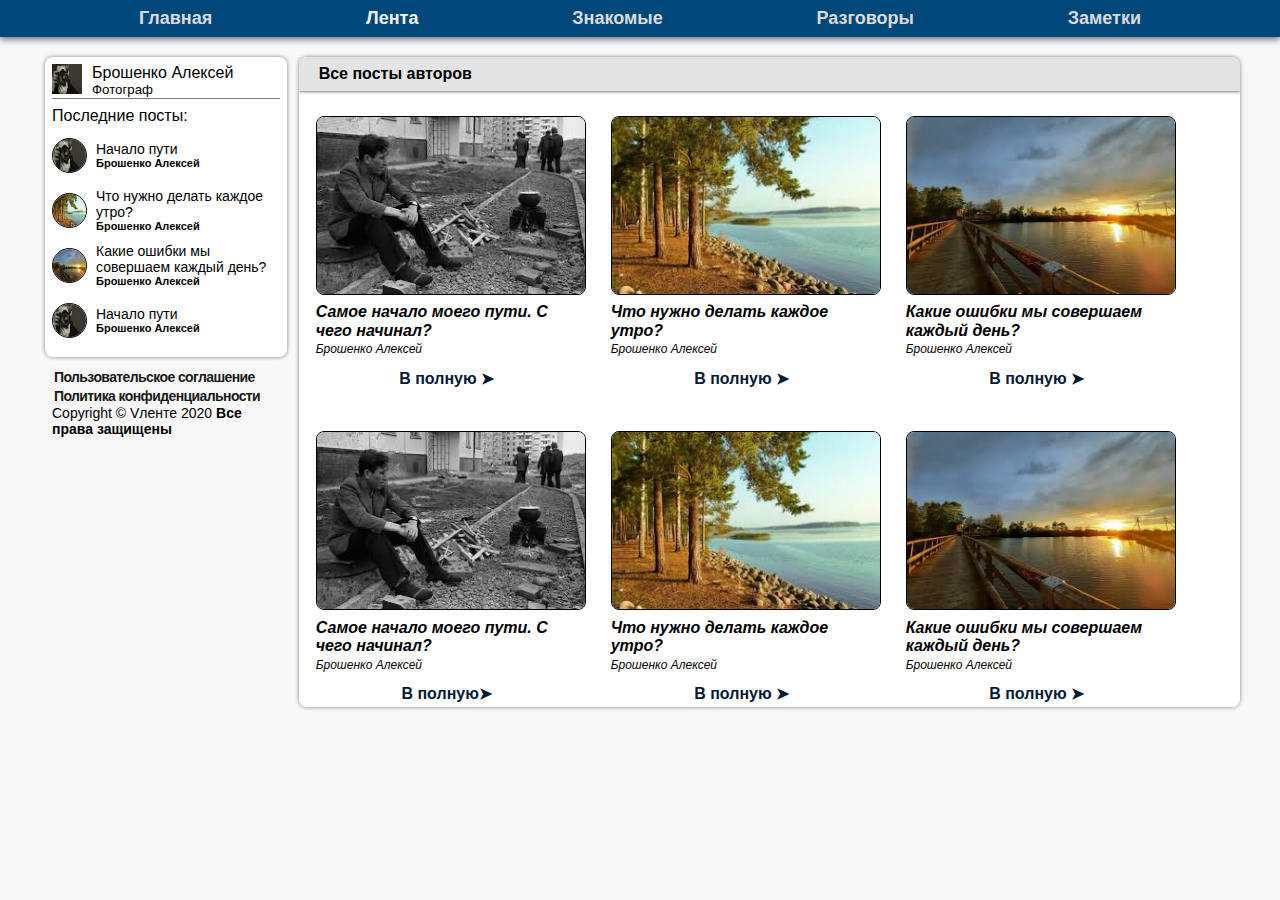
==== news.html @ 9f4bea0f "uploads site" ====
<!DOCTYPE html>
<html lang="ru">
<head>
    <meta charset="UTF-8">
    <meta name="viewport" content="width=device-width, initial-scale=1.0">
    <title>Vленте</title>
    <link rel="stylesheet" href="./assets/css/normalize.css">
    <link rel="stylesheet" href="./assets/css/style.css">
    <link rel="icon" href="./assets/css/img/logo.png">
    <script src="./assets/js/script.js"></script>
</head>
<body>
    <div class="header">
        <div class="header-block">
            <a href="index.html" class="menu-link">Главная</a>
            <a href="news.html" class="menu-link active">Лента</a>
            <a href="#" class="menu-link">Знакомые</a>
            <a href="#" class="menu-link">Разговоры</a>
            <a href="#" class="menu-link">Заметки</a>
        </div>
    </div>

    <div class="container">
        <div class="left-sidebar">
            <div class="side-header">
                <img src="./assets/css/img/post-image.jpg" alt="" class="side-avatar">
                <div class="side-header-info">
                    <h2 class="side-fullname">Брошенко Алексей</h2>
                    <h5 class="side-hobbi">Фотограф</h5>
                </div>
                <!-- /.side-fullname -->
            </div>
            <!-- /.header -->
            <div class="side-body">
                <h4 class="side-title">
                    Последние посты:
                </h4>

                
                <a href="#" class="side-post">
                    <img src="./assets/css/img/post-image.jpg" alt="" class="side-post-avatar">
                    <div class="side-post-info">
                        <h4 class="side-post-title">Начало пути</h4>
                        <h5 class="side-post-podtitle">Брошенко Алексей</h5>
                    </div>
                </a>

                <a href="#" class="side-post">
                    <img src="./assets/css/img/day.jpg" alt="" class="side-post-avatar">
                    <div class="side-post-info">
                        <h4 class="side-post-title">Что нужно делать каждое утро?</h4>
                        <h5 class="side-post-podtitle">Брошенко Алексей</h5>
                    </div>
                </a>

                <a href="#" class="side-post">
                    <img src="./assets/css/img/error.jpg" alt="" class="side-post-avatar">
                    <div class="side-post-info">
                        <h4 class="side-post-title">Какие ошибки мы совершаем каждый день?</h4>
                        <h5 class="side-post-podtitle">Брошенко Алексей</h5>
                    </div>
                </a>

                <a href="#" class="side-post">
                    <img src="./assets/css/img/post-image.jpg" alt="" class="side-post-avatar">
                    <div class="side-post-info">
                        <h4 class="side-post-title">Начало пути</h4>
                        <h5 class="side-post-podtitle">Брошенко Алексей</h5>
                    </div>
                </a>


            </div>
            <br><a href="terms.html" class="terms-of-use">Пользовательское соглашение</a>
            <br><a href="policy.html" class="policy-of-use">Политика конфиденциальности</a>
            <p class="copyright">Copyright © Vленте 2020 <b>Все права защищены</b></p>



            <!-- /.body -->
        </div>
        <!-- /.left-sidebar -->

        <div class="popular-post">
            <div class="popular-header">
                <p class="popular-header-text">Все посты авторов</p>
            </div>

            <div class="block-line">
                <div class="popular-post-block">
                    <img src="./assets/css/img/block-image.jpg" alt="" class="block-image">
                    <p class="block-title">Самое начало моего пути. С чего начинал?</p>
                    <p class="author-block">Брошенко Алексей</p>
                    
                    <div class="block-footer">
                        <a href="#" class="block-seemor">В полную &#10148;</a>
                    </div>
                </div>

                <div class="popular-post-block">
                    <img src="./assets/css/img/day.jpg" alt="" class="block-image">
                    <p class="block-title">Что нужно делать каждое утро?</p>
                    <p class="author-block">Брошенко Алексей</p>
                
                    <div class="block-footer">
                        <a href="#" class="block-seemor">В полную &#10148;</a>
                    </div>
                
                </div>
                <div class="popular-post-block">
                    <img src="./assets/css/img/error.jpg" alt="" class="block-image">
                    <p class="block-title">Какие ошибки мы совершаем каждый день?</p>
                    <p class="author-block">Брошенко Алексей</p>
                
                    <div class="block-footer">
                        <a href="#" class="block-seemor">В полную &#10148;</a>
                    </div>
                
                </div>
            </div>

            <div class="block-line">
                <div class="popular-post-block">
                    <img src="./assets/css/img/block-image.jpg" alt="" class="block-image">
                    <p class="block-title">Самое начало моего пути. С чего начинал?</p>
                    <p class="author-block">Брошенко Алексей</p>
            
                    <div class="block-footer">
                        <a href="#" class="block-seemor">В полную&#10148;</a>
                    </div>
                </div>
            
                <div class="popular-post-block">
                    <img src="./assets/css/img/day.jpg" alt="" class="block-image">
                    <p class="block-title">Что нужно делать каждое утро?</p>
                    <p class="author-block">Брошенко Алексей</p>
            
                    <div class="block-footer">
                        <a href="#" class="block-seemor">В полную &#10148;</a>
                    </div>
            
                </div>
                <div class="popular-post-block">
                    <img src="./assets/css/img/error.jpg" alt="" class="block-image">
                    <p class="block-title">Какие ошибки мы совершаем каждый день?</p>
                    <p class="author-block">Брошенко Алексей</p>
            
                    <div class="block-footer">
                        <a href="#" class="block-seemor">В полную &#10148;</a>
                    </div>
            
                </div>
            </div>
            <div class="block-line">
                <div class="popular-post-block">
                    <img src="./assets/css/img/block-image.jpg" alt="" class="block-image">
                    <p class="block-title">Самое начало моего пути. С чего начинал?</p>
                    <p class="author-block">Брошенко Алексей</p>
            
                    <div class="block-footer">
                        <a href="#" class="block-seemor">В полную &#10148;</a>
                    </div>
                </div>
            
                <div class="popular-post-block">
                    <img src="./assets/css/img/day.jpg" alt="" class="block-image">
                    <p class="block-title">Что нужно делать каждое утро?</p>
                    <p class="author-block">Брошенко Алексей</p>
            
                    <div class="block-footer">
                        <a href="#" class="block-seemor">В полную &#10148;</a>
                    </div>
            
                </div>
                <div class="popular-post-block">
                    <img src="./assets/css/img/error.jpg" alt="" class="block-image">
                    <p class="block-title">Какие ошибки мы совершаем каждый день?</p>
                    <p class="author-block">Брошенко Алексей</p>
            
                    <div class="block-footer">
                        <a href="#" class="block-seemor">В полную &#10148;</a>
                    </div>
            
                </div>
            </div>
            <div class="block-line">
                <div class="popular-post-block">
                    <img src="./assets/css/img/block-image.jpg" alt="" class="block-image">
                    <p class="block-title">Самое начало моего пути. С чего начинал?</p>
                    <p class="author-block">Брошенко Алексей</p>
            
                    <div class="block-footer">
                        <a href="#" class="block-seemor">В полную &#10148;</a>
                    </div>
                </div>
            
                <div class="popular-post-block">
                    <img src="./assets/css/img/day.jpg" alt="" class="block-image">
                    <p class="block-title">Что нужно делать каждое утро?</p>
                    <p class="author-block">Брошенко Алексей</p>
            
                    <div class="block-footer">
                        <a href="#" class="block-seemor">В полную &#10148;</a>
                    </div>
            
                </div>
                <div class="popular-post-block">
                    <img src="./assets/css/img/error.jpg" alt="" class="block-image">
                    <p class="block-title">Какие ошибки мы совершаем каждый день?</p>
                    <p class="author-block">Брошенко Алексей</p>
            
                    <div class="block-footer">
                        <a href="#" class="block-seemor">В полную &#10148;</a>
                    </div>
            
                </div>
            </div>

            <div class="block-line">
                <div class="popular-post-block">
                    <img src="./assets/css/img/block-image.jpg" alt="" class="block-image">
                    <p class="block-title">Самое начало моего пути. С чего начинал?</p>
                    <p class="author-block">Брошенко Алексей</p>
            
                    <div class="block-footer">
                        <a href="#" class="block-seemor">В полную &#10148;</a>
                    </div>
                </div>
            
                <div class="popular-post-block">
                    <img src="./assets/css/img/day.jpg" alt="" class="block-image">
                    <p class="block-title">Что нужно делать каждое утро?</p>
                    <p class="author-block">Брошенко Алексей</p>
            
                    <div class="block-footer">
                        <a href="#" class="block-seemor">В полную &#10148;</a>
                    </div>
            
                </div>
                <div class="popular-post-block">
                    <img src="./assets/css/img/error.jpg" alt="" class="block-image">
                    <p class="block-title">Какие ошибки мы совершаем каждый день?</p>
                    <p class="author-block">Брошенко Алексей</p>
            
                    <div class="block-footer">
                        <a href="#" class="block-seemor">В полную &#10148;</a>
                    </div>
            
                </div>
            </div>
            <div class="block-line">
                <div class="popular-post-block">
                    <img src="./assets/css/img/block-image.jpg" alt="" class="block-image">
                    <p class="block-title">Самое начало моего пути. С чего начинал?</p>
                    <p class="author-block">Брошенко Алексей</p>
            
                    <div class="block-footer">
                        <a href="#" class="block-seemor">В полную &#10148;</a>
                    </div>
                </div>
            
                <div class="popular-post-block">
                    <img src="./assets/css/img/day.jpg" alt="" class="block-image">
                    <p class="block-title">Что нужно делать каждое утро?</p>
                    <p class="author-block">Брошенко Алексей</p>
            
                    <div class="block-footer">
                        <a href="#" class="block-seemor">В полную &#10148;</a>
                    </div>
            
                </div>
                <div class="popular-post-block">
                    <img src="./assets/css/img/error.jpg" alt="" class="block-image">
                    <p class="block-title">Какие ошибки мы совершаем каждый день?</p>
                    <p class="author-block">Брошенко Алексей</p>
            
                    <div class="block-footer">
                        <a href="#" class="block-seemor">В полную &#10148;</a>
                    </div>
            
                </div>
            </div>
            <div class="block-line">
                <div class="popular-post-block">
                    <img src="./assets/css/img/block-image.jpg" alt="" class="block-image">
                    <p class="block-title">Самое начало моего пути. С чего начинал?</p>
                    <p class="author-block">Брошенко Алексей</p>
            
                    <div class="block-footer">
                        <a href="#" class="block-seemor">В полную &#10148;</a>
                    </div>
                </div>
            
                <div class="popular-post-block">
                    <img src="./assets/css/img/day.jpg" alt="" class="block-image">
                    <p class="block-title">Что нужно делать каждое утро?</p>
                    <p class="author-block">Брошенко Алексей</p>
            
                    <div class="block-footer">
                        <a href="#" class="block-seemor">В полную &#10148;</a>
                    </div>
            
                </div>
                <div class="popular-post-block">
                    <img src="./assets/css/img/error.jpg" alt="" class="block-image">
                    <p class="block-title">Какие ошибки мы совершаем каждый день?</p>
                    <p class="author-block">Брошенко Алексей</p>
            
                    <div class="block-footer">
                        <a href="#" class="block-seemor">В полную &#10148;</a>
                    </div>
            
                </div>
            </div>
            <div class="block-line">
                <div class="popular-post-block">
                    <img src="./assets/css/img/block-image.jpg" alt="" class="block-image">
                    <p class="block-title">Самое начало моего пути. С чего начинал?</p>
                    <p class="author-block">Брошенко Алексей</p>
            
                    <div class="block-footer">
                        <a href="#" class="block-seemor">В полную &#10148;</a>
                    </div>
                </div>
            
                <div class="popular-post-block">
                    <img src="./assets/css/img/day.jpg" alt="" class="block-image">
                    <p class="block-title">Что нужно делать каждое утро?</p>
                    <p class="author-block">Брошенко Алексей</p>
            
                    <div class="block-footer">
                        <a href="#" class="block-seemor">В полную &#10148;</a>
                    </div>
            
                </div>
                <div class="popular-post-block">
                    <img src="./assets/css/img/error.jpg" alt="" class="block-image">
                    <p class="block-title">Какие ошибки мы совершаем каждый день?</p>
                    <p class="author-block">Брошенко Алексей</p>
            
                    <div class="block-footer">
                        <a href="#" class="block-seemor">В полную &#10148;</a>
                    </div>
            
                </div>
            </div>
            <!-- /.block-line -->
            
            <!-- /.popular-post-block -->
        </div>
    </div>
</body>
</html>
---- assets/css/style.css ----
*{
    box-sizing: border-box;
    margin: 0;
    padding: 0;
        font-family: 'Trebuchet MS', 'Lucida Sans Unicode', 'Lucida Grande', 'Lucida Sans', Arial, sans-serif;

}

body{
    font-family: sans-serif;
    background-color: #f8f8f8;
}
a {
    text-decoration: none;
    /* color: #041327; */
    /* color: #ff0547; */
    color: #dbdbdb;
    font-weight: bold;
}

.header {
    /* padding-top: 8px;
    padding-bottom: 8px; */
    /* background-color: #187CFF; */
    /* background-color: #B22222; */
    /* background-color: #6B001D; */
    background-color: #01487a;
    /* border-bottom: 2px solid #041933;
    border-top: 2px solid #041933; */
    box-shadow: 0 3px 6px gray;
    /* height: 41px; */
}

.header-block {
    max-width: 1200px;
    margin: auto;
    display: flex;
    align-items: center;
    justify-content: space-between;
    padding-left: 100px;
    padding-right: 100px;
}

.menu-link {
    font-size: 18px;
    padding: 2px;
    height: 100%;
    font-family: sans-serif;
    margin-left: -3px;
    margin-right: -3px;
    /* display: flex; */
    align-items: center;
    /* justify-content: space-between; */
    padding-top: 8px;
    padding-bottom: 8px;

}
.menu-link:hover {
    color: #ffffff;
}
.active {
    color: #f3f3f3;
    /* border-bottom: 2px solid #2f2f30; */
}



.container {
    max-width: 1200px;
    margin: auto;
    display: flex;
}





.terms-of-use  {
    color: rgb(24, 24, 24);
    font-size: 14px;
    margin-left: 2px;
    letter-spacing: -0.6px;
}
.terms-of-use:hover {
    text-decoration: underline;
}

.policy-of-use  {
    color: rgb(24, 24, 24);
    font-size: 14px;
    margin-left: 2px;
    letter-spacing: -0.6px;
}
.policy-of-use:hover {
    text-decoration: underline;
}

.copyright {
    font-size: 14px;
}



.left-sidebar {
    padding: 7px;
    margin-top: 20px;
    margin-bottom: 10px;
    margin-left: 5px;
    margin-right: 0;
    width: 280px;
    height: 300px;
    background: white;
    box-shadow: 0 0 4px gray;
    border-radius: 8px;
}

.side-header {
    display: flex;
    align-items: center;
    max-height: 35px;
    border-bottom: 1.2px solid gray;
}
.side-avatar {
    width: 30px;
    height: 30px;
    margin-right: 10px;
    margin-bottom: 4px;
}
.side-fullname{
    font-size: 16px;
    font-weight: normal;
}

.side-hobbi {
    font-weight: normal;
}

.side-title {
    margin: 0;
    font-weight: normal;
    margin-top: 8px;
    padding: 0;
}


.side-post {
    margin-bottom: 5px;
    margin-top: 5px;
    display: flex;
    align-items: center;
    color: #000;
}
.side-post:hover {
    background-color: rgb(218, 218, 218);
}

.side-post-info {
    display: flex;
    align-items: left;
    flex-direction: column;
    justify-content: center;
    height: 50px;
}

.side-post-avatar {
    width: 35px;
    height: 35px;
    margin-right: 9px;
    border-radius: 50%;
    border: 1px solid #000;
}

.side-post-title {
    margin: 0;
    padding: 0;
    font-size: 14px;
    font-weight: normal;
}
.side-post-podtitle {
    margin: 0;
    padding: 0;
    font-size: 11px;
}

.popular-post {
    width: 1100px;
    max-height: 650px;
    display: flex;
    overflow-y: auto;
    margin-left: 12px;
    background-color: white;
    box-shadow: 0 0 4px gray;
    margin-top: 20px;
    border-radius: 8px;
    padding: 0;
    flex-direction: column;
}

.popular-header {
    /* width: 893px; */
    width: 100%;
    height: 35px;
    padding-top: 8px;
    padding-bottom: 8px;
    background-color: rgb(228, 228, 228);
    box-shadow: 0 1px 3px gray;
    border-radius: 10px 0 0 0;
}
.popular-header-text {
    font-weight: bold;
    font-size: 16px;
    margin-left: 20px;
}

.popular-post-block {
    padding: 5px;
    max-width: 280px;
    margin-left: 15px;
    margin-top: 20px;
    /* background-color: rgb(230, 230, 230); */
    border-radius: 8px;
    /* box-shadow: 0 0 7px gray; */
}
.popular-post-block:first-of-type {
    margin-left: 12px;
}

.block-image {
    width: 270px;
    height: 179px;
    border-radius: 8px;
    margin-bottom: 4px;
    border: 1px solid #000;
}
.block-title {
    font-family: sans-serif;
    font-size: 16px;
    font-weight: bold;
    font-style: italic;
    margin-bottom: 3px;
}
.author-block {
    flex-direction: column;
    display: flex;
    justify-content: end;
    font-style: italic;
    font-size: 12px;
}

.block-footer {
    display: flex;
    flex-direction: column;
    padding-top: 3px;
    padding-bottom: 3px;
    text-align: center;
    min-width: 260px;
}

.block-seemor {
    margin-right: 8px;
    min-width: 260px;
    padding: 10px;
    border-radius: 8px;
    color: #041933;
}
.block-seemor:hover {
    /* text-shadow: 0 0 3px rgb(160, 160, 160); */
    background-color: rgb(218, 218, 218);
}


.block-line {
    display: inline-flex;
}
.block-line:last-child {
    margin-bottom: 50px;
}
.block-line:first-of-type {
    margin-top: 60px;
}

.profile-container {
    margin-top: 15px;
    margin-left: 13px;
    display: flex;
    flex-direction: column;
}

.profile-header{
    display: flex;
    flex-direction: column;
    width: 900px;
    height: 460px;
    box-shadow: 0 0 4px gray;
    border-radius: 8px 8px 0 0;
    margin-bottom: 20px;
}

.profile-cover {
    min-width: 900px;
    height: 290px;
    border-radius: 8px 8px 0 0;
    z-index: -100;
    border: 1px solid #000;
}
.black {
    width: 900px;
    height: 290px;
    border-radius: 8px 8px 0 0;
    background-color: #000;
    position: absolute;
    opacity: 0.2;
    z-index: -100;
}

.profile-avatar img {
    margin-top: 5px;
    margin-left: 19px;
    width: 100px;
    height: 100px;
    border-radius: 50%;
    border: 1px solid #000;
    margin-right: 20px;
}

.profile-header-info {
    display: flex;
    align-items: center;
    width: 900px;
    justify-content: space-between;
}

.profile-info {
    width: 300px;
    height: auto;
}

.profile-name {
    font-size: 25px;
    font-weight: 500;
    margin-top: -10px;
    margin-bottom: 5px;
}

.profile-settings button {
    display: flex;
    align-items: center;
    border: none;
    background-color: transparent;
    padding-left: 7px;
    padding-right: 7px;
    padding-top: 5px;
    padding-bottom: 5px;
    border-radius: 8px;
    outline: none;
    cursor: pointer;
    margin-right: 10px;
}
.profile-settings button:hover {
    background-color: rgb(235, 235, 235);
    box-shadow: 0 1px 2px gray;
}
.settings {
    margin-right: 3px;
}

.profile {
    display: flex;
    align-items: center;
}

.profile-navigaton {
    padding: 3px;
    width: 100%;
    background-color: #eeeeee;
    margin-top: 14px;
    border-top: 1px solid gray;
    /* box-shadow: 0 -1px 1px gray; */
    /* border-bottom: 2px solid gray; */
    text-align: center;
    display: flex;
    align-items: center;
}



.element-menu {
    margin-top: 5px;
    margin-bottom: 3px;
    margin-left: 7px;
    padding: 7px;
    border-radius: 8px;
    color: #041933;
    max-width: max-content;
    cursor: pointer;
    
}
.element-menu:hover {
    background-color: #fff;
    box-shadow: 0 0 2px gray;
}

.element-active {
    background-color: #fff;
    box-shadow: 0 0 2px gray;
}



.dis-hidden {
    display: hidden;
}

.dis-none{
    display: none;
}



/* .element-menu:after {
    display: inline-flex;
    content: "";
    width: 1px;
    height: 32px;
    margin-right: 6px;
    margin-left: 6px;
    background-color: #bfbfbf;
    vertical-align: middle;
}

.element-menu:first-child:before {
    display: inline-flex;
    content: "";
    width: 1px;
    height: 32px;
    margin-right: 6px;
    margin-left: 6px;
    background-color: #bfbfbf;
    vertical-align: middle;
}  */



.information-container {
    margin-top: 15px;
    margin-left: 20px;
}

.information {
    width: 265px;
    height: 360px;
    background-color: #fff;
    /* box-shadow: 0 0 6px rgb(201, 201, 201); */
    border-radius: 8px;
    margin-bottom: 20px;
    /* padding: 8px; */
}
.information-header {
    border-bottom: 2px solid rgb(141, 141, 141);
    padding-bottom: 7px;
    padding-top: 9px;
    padding-left: 9px;
    padding-right: 7px;
    background-color: rgb(223, 223, 223);
    border-radius: 8px  8px 0 0;
}

.information-header-title {
    font-family: sans-serif;
    font-size: 16px;
    color: #043971;
    font-weight: bold;
}

.information-body {
    width: 100%;
    height: 324px;
    box-shadow: inset 0 0 3px gray;
    border-radius: 0 0 8px 8px;
    padding: 10px;
    overflow-x: auto;
}

.information-block {
    width: 100%;
    height: 30px;
    padding: 3px;
    padding-left: 6px;
    /* background-color: rgb(204, 204, 204); */
    /* border-top: 1.2px solid rgb(204, 204, 204); */
    border-bottom: 1.2px solid rgb(204, 204, 204);
    margin-bottom: 5px;
    color: #474747;
}

.people {
    color: #556699;
}


.friend {
    width: 265px;
    height: 310px;
    background-color: #fff;
    box-shadow: 0 0 3px gray;
    border-radius: 8px;
    /* padding: 8px; */
}

.friend-header {
    width: 100%;
    display: inline-flex;
    background-color: rgb(238, 237, 237);
}


.friend-menu {
    width: 50%;
    height: 100%;
    padding: 8px;
    text-align: center;
    align-items: center;
    cursor: pointer;
}
.friend-active{
    border-bottom: 1.5px solid gray;
}

.friend-menu:first-of-type {
    border-right: 1.5px solid gray;
}

.friend-body {
    width: 100%;
    height: 270px;
    border-radius: 0 0 8px 8px;
    padding: 10px;
    overflow-x: auto;
    padding: 5px;
}

.hidden {
    display: hidden;
}

.none{
    display: none;
}

.friend-title {
    font-size: 18px;
    font-family: sans-serif;
}

.friend-fd {
    padding: 3px;
    display: flex;
    align-items: center;
    margin-bottom: 5px;
}
.friend-fd img {
    width: 40px;
    height: 40px;
    margin-right: 5px;
    margin-top: 7px;
}

.friend-fd-info p{
    display: flex;
    flex-direction: column;
    margin-top: 6px;
    font-family: 'Lucida Sans', 'Lucida Sans Regular', 'Lucida Grande', 'Lucida Sans Unicode', Geneva, Verdana, sans-serif;
}

.friend-fd-info a {
    color: #3856b8;
    font-size: 13.5px;
    font-weight: normal;
    transition: 0.3s ease-in-out;
}
.friend-fd-info a:hover {
    font-size: 15px;
    font-weight: bold;
}



.profile-body {
    width: 900px;
    height: 400px;
    /* display: flex; */
    flex-direction: column;
    box-shadow: 0 0 2px gray;
    background-color: rgb(251, 251, 251);
    margin-bottom: 20px;
}

.profile-info-title {
    font-size: 21px;
    margin: 6px;
    margin-left: 30px;
    letter-spacing: 1.8px;
    font-family: 'Trebuchet MS', 'Lucida Sans Unicode', 'Lucida Grande', 'Lucida Sans', Arial, sans-serif;
    border-bottom: 2px solid rgb(3, 20, 117);
    max-width: max-content;
    padding: 7px;
}

.profile-info-container {
    display: flex;
    align-items: center;
}

.profile-column-name {
    height: 90%;
    width: 160px;
    margin-left: 90px;
    padding: 6px;
}

.profile-column-value {
    height: 90%;
    width: 200px;
    margin-left: 5px;
    padding: 3px;
}

.column-name {
    color: #6b6b6b;
    font-weight: 500;
    letter-spacing: 1px;
    margin-bottom: 20px;
}

.column-value {
    max-width: max-content;
    padding: 2px;
    border-bottom: 2px solid #a5a5a5;
    margin-bottom: 14px;
}
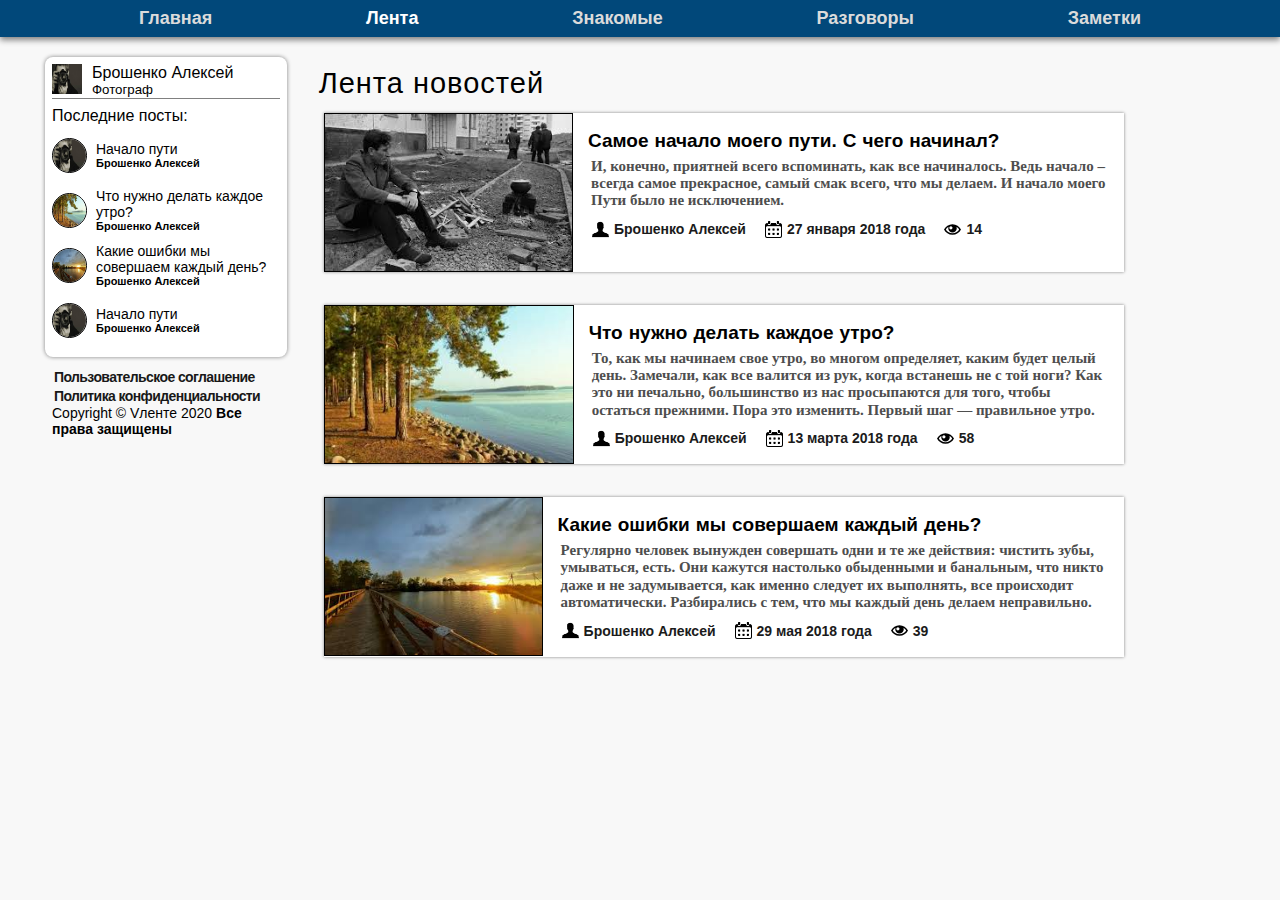
==== commit 43fcd079: "news files" ====
--- a/news.html
+++ b/news.html
@@ -3,6 +3,13 @@
 <head>
     <meta charset="UTF-8">
     <meta name="viewport" content="width=device-width, initial-scale=1.0">
+    <meta name="title" content="«Vленте» — сервис для введения блога">
+    <meta name="description"
+        content="Создайте и введите свой блог, который любой сможет найти его! Также добалвяйте других пользователей, оценивайте, общайтесь и делитесь. Сервис Vленте постоянно расширяетсвои возможности. Присоединяйтесь к нам!">
+    <meta name="keywords" content="blog, vlente, social site, service site, vlente,vlenteblog, сеть блога">
+    <meta name="viewport" content="width=device-width, initial-scale=1, maximum-scale=1">
+
+
     <title>Vленте</title>
     <link rel="stylesheet" href="./assets/css/normalize.css">
     <link rel="stylesheet" href="./assets/css/style.css">
@@ -83,10 +90,113 @@
 
         <div class="popular-post">
             <div class="popular-header">
-                <p class="popular-header-text">Все посты авторов</p>
+                <p class="popular-header-text">Лента новостей</p>
             </div>
 
-            <div class="block-line">
+            
+            <a href="#" class="post">
+                <img src="./assets/css/img/block-image.jpg" alt="" class="post-image">
+                <div class="post-info">
+                    <div class="post-title">
+                        Самое начало моего пути. С чего начинал?
+                    </div>
+                    <!-- /.post-title -->
+                    <div class="post-desccription">
+                        И, конечно, приятней всего вспоминать, как все начиналось. Ведь начало – всегда самое прекрасное, самый смак всего, что
+                        мы делаем. И начало моего Пути было не исключением.
+                    </div>
+                    <div class="post-footer">
+                        <div class="post-author">
+                            <img src="./assets/css/img/author.png" alt="Автор">
+                            Брошенко Алексей
+                        </div>
+                        <!-- /.post-author -->
+                    
+                        <div class="post-data">
+                            <img src="./assets/css/img/data.png" alt="Календарь">
+                            <p>27 января 2018 года</p>
+                        </div>
+                        <!-- /.post-data -->
+                        <div class="post-comment">
+                            <img src="./assets/css/img/veiws.svg" alt="ответы">
+                            <p class="count">14</p>  
+                        </div>
+                        <!-- /.post-comment -->
+                    </div>
+                </div>
+            </a>
+
+            <a href="#" class="post">
+                <img src="./assets/css/img/day.jpg" alt="" class="post-image">
+                <div class="post-info">
+                    <div class="post-title">
+                        Что нужно делать каждое утро?
+                    </div>
+                    <!-- /.post-title -->
+                    <div class="post-desccription">
+                        То, как мы начинаем свое утро, во многом определяет, каким будет целый день. Замечали, как все валится из рук, когда
+                        встанешь не с той ноги? Как это ни печально, большинство из нас просыпаются для того, чтобы остаться прежними. Пора это
+                        изменить. Первый шаг — правильное утро.
+                    </div>
+                    <div class="post-footer">
+                        <div class="post-author">
+                            <img src="./assets/css/img/author.png" alt="Автор">
+                            Брошенко Алексей
+                        </div>
+                        <!-- /.post-author -->
+            
+                        <div class="post-data">
+                            <img src="./assets/css/img/data.png" alt="Календарь">
+                            <p>13 марта 2018 года</p>
+                        </div>
+                        <!-- /.post-data -->
+                        <div class="post-comment">
+                            <img src="./assets/css/img/veiws.svg" alt="ответы">
+                            <p class="count">58</p>
+                        </div>
+                        <!-- /.post-comment -->
+                    </div>
+                </div>
+            </a>
+
+            <a href="#" class="post">
+                <img src="./assets/css/img/error.jpg" alt="" class="post-image">
+                <div class="post-info">
+                    <div class="post-title">
+                        Какие ошибки мы совершаем каждый день?
+                    </div>
+                    <!-- /.post-title -->
+                    <div class="post-desccription">
+                        Регулярно человек вынужден совершать одни и те же действия: чистить зубы, умываться, есть. Они кажутся настолько
+                        обыденными и банальным, что никто даже и не задумывается, как именно следует их выполнять, все происходит автоматически.
+                        Разбирались с тем, что мы каждый день делаем неправильно.
+                    </div>
+                    <div class="post-footer">
+                        <div class="post-author">
+                            <img src="./assets/css/img/author.png" alt="Автор">
+                            Брошенко Алексей
+                        </div>
+                        <!-- /.post-author -->
+            
+                        <div class="post-data">
+                            <img src="./assets/css/img/data.png" alt="Календарь">
+                            <p>29 мая 2018 года</p>
+                        </div>
+                        <!-- /.post-data -->
+                        <div class="post-comment">
+                            <img src="./assets/css/img/veiws.svg" alt="ответы">
+                            <p class="count">39</p>
+                        </div>
+                        <!-- /.post-comment -->
+                    </div>
+                </div>
+            </a>
+            <!-- /.post -->
+
+
+
+
+            <!-- <div class="block-line">
                 <div class="popular-post-block">
                     <img src="./assets/css/img/block-image.jpg" alt="" class="block-image">
                     <p class="block-title">Самое начало моего пути. С чего начинал?</p>
@@ -117,233 +227,7 @@
                     </div>
                 
                 </div>
-            </div>
-
-            <div class="block-line">
-                <div class="popular-post-block">
-                    <img src="./assets/css/img/block-image.jpg" alt="" class="block-image">
-                    <p class="block-title">Самое начало моего пути. С чего начинал?</p>
-                    <p class="author-block">Брошенко Алексей</p>
-            
-                    <div class="block-footer">
-                        <a href="#" class="block-seemor">В полную&#10148;</a>
-                    </div>
-                </div>
-            
-                <div class="popular-post-block">
-                    <img src="./assets/css/img/day.jpg" alt="" class="block-image">
-                    <p class="block-title">Что нужно делать каждое утро?</p>
-                    <p class="author-block">Брошенко Алексей</p>
-            
-                    <div class="block-footer">
-                        <a href="#" class="block-seemor">В полную &#10148;</a>
-                    </div>
-            
-                </div>
-                <div class="popular-post-block">
-                    <img src="./assets/css/img/error.jpg" alt="" class="block-image">
-                    <p class="block-title">Какие ошибки мы совершаем каждый день?</p>
-                    <p class="author-block">Брошенко Алексей</p>
-            
-                    <div class="block-footer">
-                        <a href="#" class="block-seemor">В полную &#10148;</a>
-                    </div>
-            
-                </div>
-            </div>
-            <div class="block-line">
-                <div class="popular-post-block">
-                    <img src="./assets/css/img/block-image.jpg" alt="" class="block-image">
-                    <p class="block-title">Самое начало моего пути. С чего начинал?</p>
-                    <p class="author-block">Брошенко Алексей</p>
-            
-                    <div class="block-footer">
-                        <a href="#" class="block-seemor">В полную &#10148;</a>
-                    </div>
-                </div>
-            
-                <div class="popular-post-block">
-                    <img src="./assets/css/img/day.jpg" alt="" class="block-image">
-                    <p class="block-title">Что нужно делать каждое утро?</p>
-                    <p class="author-block">Брошенко Алексей</p>
-            
-                    <div class="block-footer">
-                        <a href="#" class="block-seemor">В полную &#10148;</a>
-                    </div>
-            
-                </div>
-                <div class="popular-post-block">
-                    <img src="./assets/css/img/error.jpg" alt="" class="block-image">
-                    <p class="block-title">Какие ошибки мы совершаем каждый день?</p>
-                    <p class="author-block">Брошенко Алексей</p>
-            
-                    <div class="block-footer">
-                        <a href="#" class="block-seemor">В полную &#10148;</a>
-                    </div>
-            
-                </div>
-            </div>
-            <div class="block-line">
-                <div class="popular-post-block">
-                    <img src="./assets/css/img/block-image.jpg" alt="" class="block-image">
-                    <p class="block-title">Самое начало моего пути. С чего начинал?</p>
-                    <p class="author-block">Брошенко Алексей</p>
-            
-                    <div class="block-footer">
-                        <a href="#" class="block-seemor">В полную &#10148;</a>
-                    </div>
-                </div>
-            
-                <div class="popular-post-block">
-                    <img src="./assets/css/img/day.jpg" alt="" class="block-image">
-                    <p class="block-title">Что нужно делать каждое утро?</p>
-                    <p class="author-block">Брошенко Алексей</p>
-            
-                    <div class="block-footer">
-                        <a href="#" class="block-seemor">В полную &#10148;</a>
-                    </div>
-            
-                </div>
-                <div class="popular-post-block">
-                    <img src="./assets/css/img/error.jpg" alt="" class="block-image">
-                    <p class="block-title">Какие ошибки мы совершаем каждый день?</p>
-                    <p class="author-block">Брошенко Алексей</p>
-            
-                    <div class="block-footer">
-                        <a href="#" class="block-seemor">В полную &#10148;</a>
-                    </div>
-            
-                </div>
-            </div>
-
-            <div class="block-line">
-                <div class="popular-post-block">
-                    <img src="./assets/css/img/block-image.jpg" alt="" class="block-image">
-                    <p class="block-title">Самое начало моего пути. С чего начинал?</p>
-                    <p class="author-block">Брошенко Алексей</p>
-            
-                    <div class="block-footer">
-                        <a href="#" class="block-seemor">В полную &#10148;</a>
-                    </div>
-                </div>
-            
-                <div class="popular-post-block">
-                    <img src="./assets/css/img/day.jpg" alt="" class="block-image">
-                    <p class="block-title">Что нужно делать каждое утро?</p>
-                    <p class="author-block">Брошенко Алексей</p>
-            
-                    <div class="block-footer">
-                        <a href="#" class="block-seemor">В полную &#10148;</a>
-                    </div>
-            
-                </div>
-                <div class="popular-post-block">
-                    <img src="./assets/css/img/error.jpg" alt="" class="block-image">
-                    <p class="block-title">Какие ошибки мы совершаем каждый день?</p>
-                    <p class="author-block">Брошенко Алексей</p>
-            
-                    <div class="block-footer">
-                        <a href="#" class="block-seemor">В полную &#10148;</a>
-                    </div>
-            
-                </div>
-            </div>
-            <div class="block-line">
-                <div class="popular-post-block">
-                    <img src="./assets/css/img/block-image.jpg" alt="" class="block-image">
-                    <p class="block-title">Самое начало моего пути. С чего начинал?</p>
-                    <p class="author-block">Брошенко Алексей</p>
-            
-                    <div class="block-footer">
-                        <a href="#" class="block-seemor">В полную &#10148;</a>
-                    </div>
-                </div>
-            
-                <div class="popular-post-block">
-                    <img src="./assets/css/img/day.jpg" alt="" class="block-image">
-                    <p class="block-title">Что нужно делать каждое утро?</p>
-                    <p class="author-block">Брошенко Алексей</p>
-            
-                    <div class="block-footer">
-                        <a href="#" class="block-seemor">В полную &#10148;</a>
-                    </div>
-            
-                </div>
-                <div class="popular-post-block">
-                    <img src="./assets/css/img/error.jpg" alt="" class="block-image">
-                    <p class="block-title">Какие ошибки мы совершаем каждый день?</p>
-                    <p class="author-block">Брошенко Алексей</p>
-            
-                    <div class="block-footer">
-                        <a href="#" class="block-seemor">В полную &#10148;</a>
-                    </div>
-            
-                </div>
-            </div>
-            <div class="block-line">
-                <div class="popular-post-block">
-                    <img src="./assets/css/img/block-image.jpg" alt="" class="block-image">
-                    <p class="block-title">Самое начало моего пути. С чего начинал?</p>
-                    <p class="author-block">Брошенко Алексей</p>
-            
-                    <div class="block-footer">
-                        <a href="#" class="block-seemor">В полную &#10148;</a>
-                    </div>
-                </div>
-            
-                <div class="popular-post-block">
-                    <img src="./assets/css/img/day.jpg" alt="" class="block-image">
-                    <p class="block-title">Что нужно делать каждое утро?</p>
-                    <p class="author-block">Брошенко Алексей</p>
-            
-                    <div class="block-footer">
-                        <a href="#" class="block-seemor">В полную &#10148;</a>
-                    </div>
-            
-                </div>
-                <div class="popular-post-block">
-                    <img src="./assets/css/img/error.jpg" alt="" class="block-image">
-                    <p class="block-title">Какие ошибки мы совершаем каждый день?</p>
-                    <p class="author-block">Брошенко Алексей</p>
-            
-                    <div class="block-footer">
-                        <a href="#" class="block-seemor">В полную &#10148;</a>
-                    </div>
-            
-                </div>
-            </div>
-            <div class="block-line">
-                <div class="popular-post-block">
-                    <img src="./assets/css/img/block-image.jpg" alt="" class="block-image">
-                    <p class="block-title">Самое начало моего пути. С чего начинал?</p>
-                    <p class="author-block">Брошенко Алексей</p>
-            
-                    <div class="block-footer">
-                        <a href="#" class="block-seemor">В полную &#10148;</a>
-                    </div>
-                </div>
-            
-                <div class="popular-post-block">
-                    <img src="./assets/css/img/day.jpg" alt="" class="block-image">
-                    <p class="block-title">Что нужно делать каждое утро?</p>
-                    <p class="author-block">Брошенко Алексей</p>
-            
-                    <div class="block-footer">
-                        <a href="#" class="block-seemor">В полную &#10148;</a>
-                    </div>
-            
-                </div>
-                <div class="popular-post-block">
-                    <img src="./assets/css/img/error.jpg" alt="" class="block-image">
-                    <p class="block-title">Какие ошибки мы совершаем каждый день?</p>
-                    <p class="author-block">Брошенко Алексей</p>
-            
-                    <div class="block-footer">
-                        <a href="#" class="block-seemor">В полную &#10148;</a>
-                    </div>
-            
-                </div>
-            </div>
+            </div> -->
             <!-- /.block-line -->
             
             <!-- /.popular-post-block -->
--- a/assets/css/style.css
+++ b/assets/css/style.css
@@ -59,7 +59,7 @@
     color: #ffffff;
 }
 .active {
-    color: #f3f3f3;
+    color: #fff;
     /* border-bottom: 2px solid #2f2f30; */
 }
 
@@ -188,38 +188,144 @@
     display: flex;
     overflow-y: auto;
     margin-left: 12px;
-    background-color: white;
-    box-shadow: 0 0 4px gray;
     margin-top: 20px;
     border-radius: 8px;
     padding: 0;
     flex-direction: column;
 }
 
-.popular-header {
-    /* width: 893px; */
-    width: 100%;
-    height: 35px;
-    padding-top: 8px;
-    padding-bottom: 8px;
-    background-color: rgb(228, 228, 228);
-    box-shadow: 0 1px 3px gray;
-    border-radius: 10px 0 0 0;
-}
 .popular-header-text {
     font-weight: bold;
-    font-size: 16px;
+    font-size: 29px;
     margin-left: 20px;
-}
-
-.popular-post-block {
+    font-weight: 500;
+    margin-top: 10px;
+    margin-left: 20px;
+    letter-spacing: 1px;
+}
+
+
+.post {
+    width: 85%;
+    /* padding: 7px; */
+    background-color: white;
+    display: flex;
+    align-items: center;
+    margin-left: 25px;
+    margin-top: 13px;
+    margin-bottom: 20px;
+    box-shadow: 0 0 3px gray;
+}
+
+.post-image {
+    width: 250px;
+    height: 159px;
+    border: 1px solid #000;
+}
+
+.post-info {
+    margin: 10px;
+    padding: 5px;
+    width: 80%;
+    height: 85%;
+}
+
+.post-title {
+    font-size: 19px;
+    word-spacing: 0.7px;
+    color: #000;
+}
+
+.post-desccription {
+    padding: 3px;
+    padding-top: 6px;
+    font-size: 15px;
+    color: rgb(78, 78, 78);
+    font-family: "Times New Roman", sans-serif;
+}
+
+.post-author {
+    display: flex;
+    align-items: center;
+    margin: 4px;
+    margin-top: 8px;
+    font-size: 14px;
+}
+
+.post-author img {
+    width: 17px;
+    height: 17px;
+    margin-right: 5px;
+}
+
+.post-footer {
+    width: 100%;
+    display: inline-flex;
+    color: rgb(27, 27, 27);
+}
+
+.post-data {
+    display: flex;
+    align-items: center;
+    margin: 4px;
+    margin-top: 8px;
+    margin-left: 15px;
+    font-size: 14px;
+}
+
+.post-data img {
+    width: 17px;
+    height: 17px;
+    margin-right: 5px;
+}
+
+.post-comment {
+    display: flex;
+    align-items: center;
+    justify-content: end;
+    margin: 4px;
+    margin-top: 8px;
+    margin-left: 15px;
+    font-size: 14px;
+}
+
+.post-comment img {
+    width: 17px;
+    height: 17px;
+    margin-right: 5px;
+}
+
+
+
+
+
+
+
+
+
+
+
+
+
+
+
+
+
+
+
+
+
+
+
+
+
+
+/* .popular-post-block {
     padding: 5px;
     max-width: 280px;
     margin-left: 15px;
     margin-top: 20px;
-    /* background-color: rgb(230, 230, 230); */
-    border-radius: 8px;
-    /* box-shadow: 0 0 7px gray; */
+    border-radius: 8px;
 }
 .popular-post-block:first-of-type {
     margin-left: 12px;
@@ -264,7 +370,7 @@
     color: #041933;
 }
 .block-seemor:hover {
-    /* text-shadow: 0 0 3px rgb(160, 160, 160); */
+    /* text-shadow: 0 0 3px rgb(160, 160, 160); 
     background-color: rgb(218, 218, 218);
 }
 
@@ -277,7 +383,18 @@
 }
 .block-line:first-of-type {
     margin-top: 60px;
-}
+} */
+
+
+
+
+
+
+
+
+
+
+
 
 .profile-container {
     margin-top: 15px;
